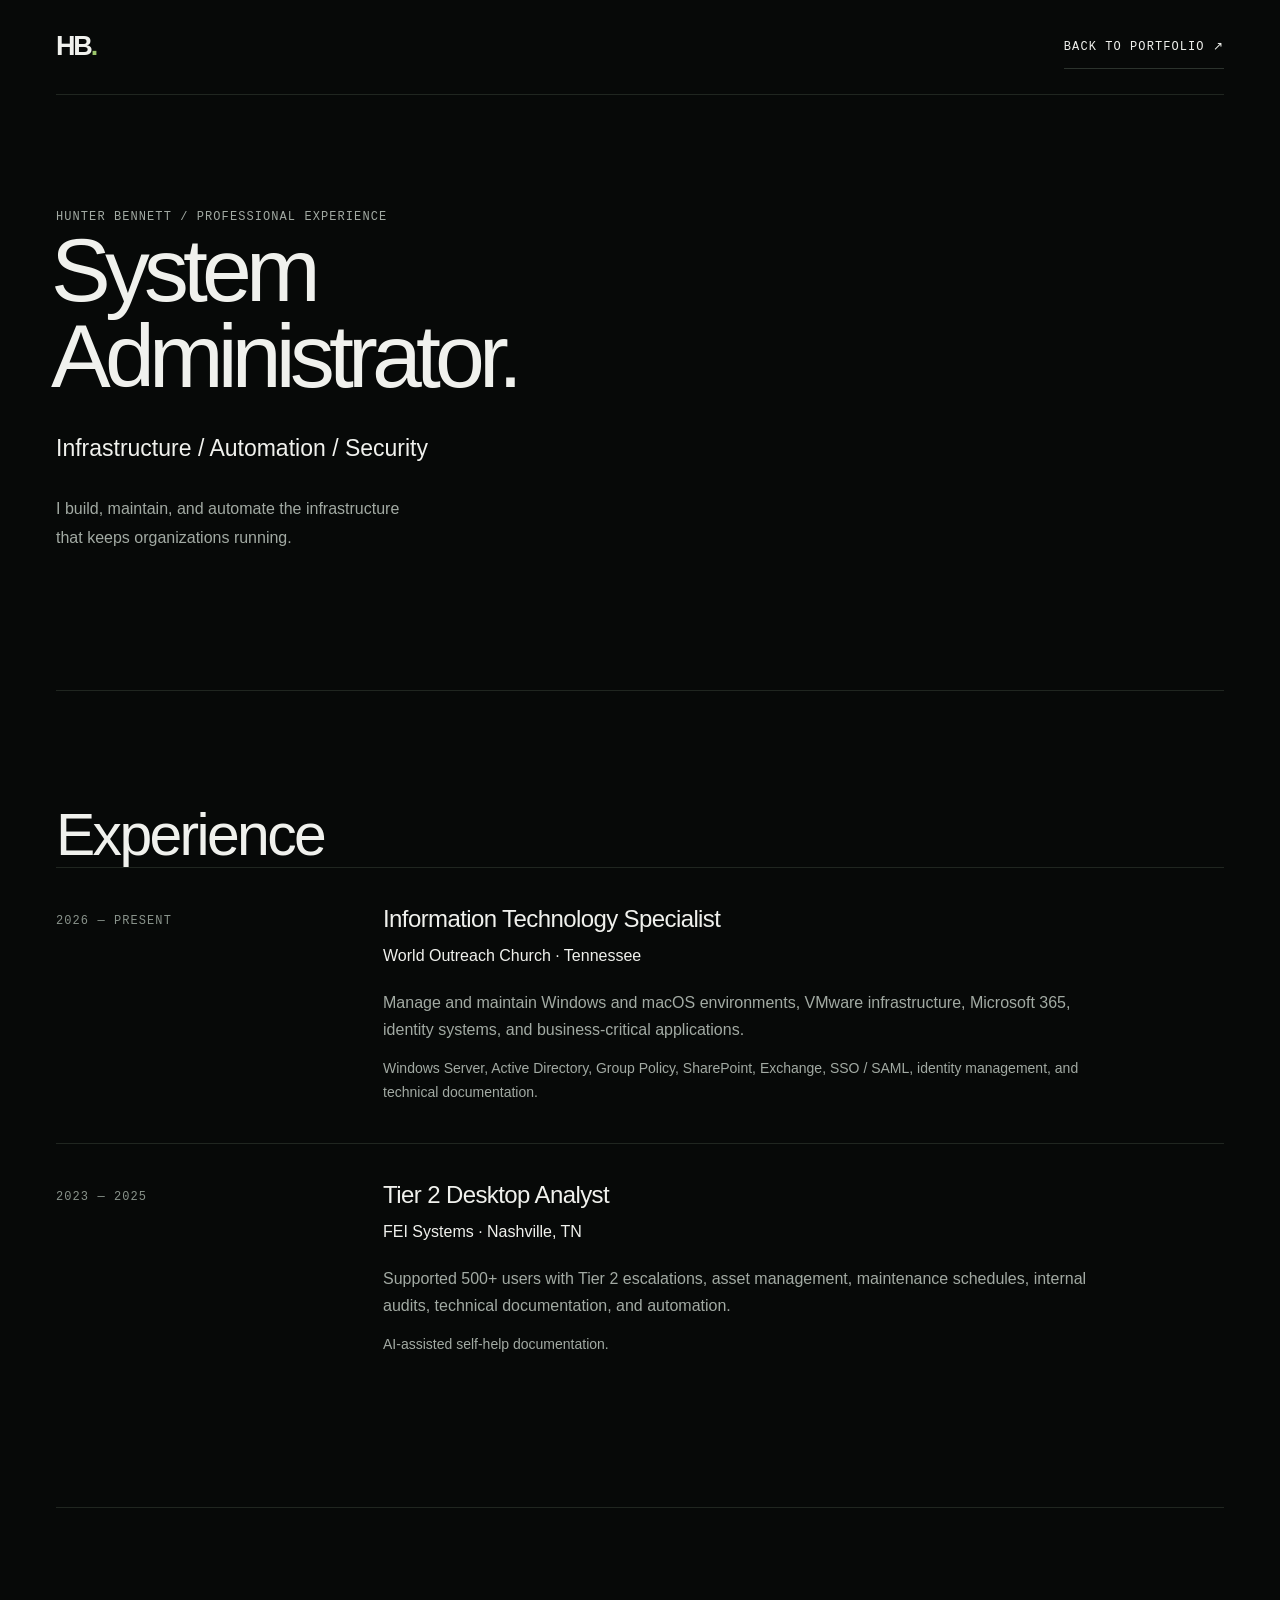
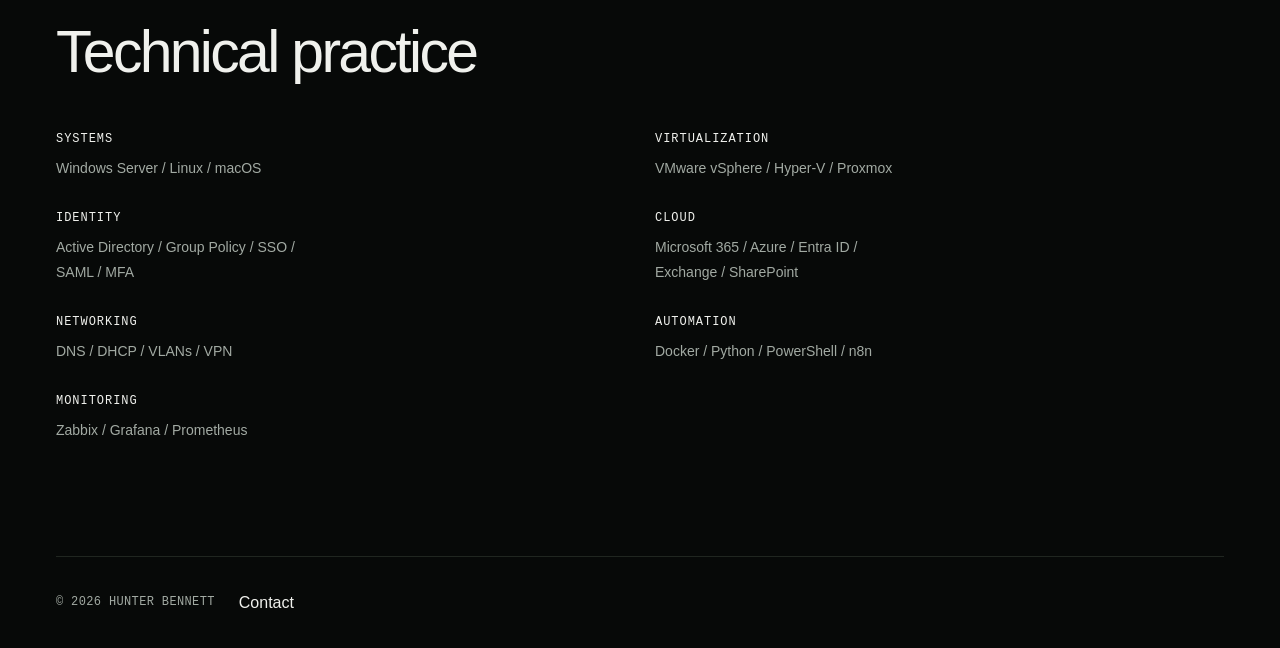
==== resume.html @ e684af85 "v2.0" ====
<!doctype html>
<html lang="en"><head><meta charset="utf-8"><meta name="viewport" content="width=device-width, initial-scale=1"><title>Experience | Hunter Bennett</title><meta name="description" content="Professional experience and technical skills of Hunter Bennett, System Administrator."><link rel="icon" href="assets/icons/favicon.svg" type="image/svg+xml"><link rel="stylesheet" href="css/style.css"></head>
<body><header class="container nav-layout"><a class="wordmark" href="index.html">HB<span>.</span></a><a class="text-link" href="index.html#experience">Back to portfolio ↗</a></header><main class="container"><section class="section"><p class="eyebrow">Hunter Bennett / Professional experience</p><h1 class="resume-title">System<br>Administrator.</h1><p class="role">Infrastructure / Automation / Security</p><p class="intro">I build, maintain, and automate the infrastructure that keeps organizations running.</p></section>
<section class="section" aria-labelledby="experience"><h2 id="experience">Experience</h2><article class="job"><p class="date">2026 — PRESENT</p><div><h3>Information Technology Specialist</h3><p class="company">World Outreach Church · Tennessee</p><p>Manage and maintain Windows and macOS environments, VMware infrastructure, Microsoft 365, identity systems, and business-critical applications.</p><p class="job-detail">Windows Server, Active Directory, Group Policy, SharePoint, Exchange, SSO / SAML, identity management, and technical documentation.</p></div></article><article class="job"><p class="date">2023 — 2025</p><div><h3>Tier 2 Desktop Analyst</h3><p class="company">FEI Systems · Nashville, TN</p><p>Supported 500+ users with Tier 2 escalations, asset management, maintenance schedules, internal audits, technical documentation, and automation.</p><p class="job-detail">AI-assisted self-help documentation.</p></div></article></section>
<section class="section" aria-labelledby="skills"><h2 id="skills">Technical practice</h2><dl class="skills"><div><dt>Systems</dt><dd>Windows Server / Linux / macOS</dd></div><div><dt>Virtualization</dt><dd>VMware vSphere / Hyper-V / Proxmox</dd></div><div><dt>Identity</dt><dd>Active Directory / Group Policy / SSO / SAML / MFA</dd></div><div><dt>Cloud</dt><dd>Microsoft 365 / Azure / Entra ID / Exchange / SharePoint</dd></div><div><dt>Networking</dt><dd>DNS / DHCP / VLANs / VPN</dd></div><div><dt>Automation</dt><dd>Docker / Python / PowerShell / n8n</dd></div><div><dt>Monitoring</dt><dd>Zabbix / Grafana / Prometheus</dd></div></dl></section></main><footer class="container"><p>© 2026 Hunter Bennett</p><a href="index.html#contact">Contact</a></footer></body></html>
---- css/style.css ----
/* 1. Variables */
:root{--bg:#070908;--bg-secondary:#0a0d0b;--surface:#0f1310;--text:#f0f1ed;--text-secondary:#a2aaa3;--text-muted:#89938b;--border:#202620;--border-light:#2c332d;--green:#9bc66b;--green-muted:#6f8f51;--green-dark:#26351f;--walnut:#654936;--sans:Arial,Helvetica,sans-serif;--mono:Consolas,'Courier New',monospace;--width:1400px}
/* 2. Reset */
*,*::before,*::after{box-sizing:border-box}body,h1,h2,h3,p,dl,dd{margin:0}button,input,textarea{font:inherit}img{display:block;max-width:100%}button,a,input,textarea{-webkit-tap-highlight-color:transparent}[hidden]{display:none!important}
/* 3. Base */
html{scroll-behavior:smooth;scroll-padding-top:110px}body{background:var(--bg);color:var(--text);font:16px/1.7 var(--sans)}a{color:inherit;text-decoration:none}button{color:inherit;cursor:pointer}a,button{touch-action:manipulation}a:hover{color:var(--green)}::selection{background:var(--green-dark);color:var(--text)}:focus-visible{outline:2px solid var(--green);outline-offset:6px}.container{width:calc(100% - 112px);max-width:var(--width);margin-inline:auto}.section{padding-block:112px;border-top:1px solid var(--border)}.skip-link{position:fixed;z-index:100;top:12px;left:12px;padding:10px 18px;background:var(--text);color:var(--bg);transform:translateY(-150%)}.skip-link:focus{transform:none}
/* 4. Typography */
h1,h2,h3{font-weight:500;line-height:1.08;letter-spacing:-.045em}h2{font-size:clamp(38px,4.6vw,68px)}h3{font-size:24px;letter-spacing:-.025em}p{color:var(--text-secondary)}.eyebrow,.date,.project-meta{font-family:var(--mono);font-size:12px;letter-spacing:.09em}.eyebrow{text-transform:uppercase}.eyebrow>span{color:var(--green)}.text-link{display:inline-flex;align-items:center;gap:35px;min-height:44px;border:0;border-bottom:1px solid var(--border-light);background:transparent;padding:8px 0;font:12px/1.5 var(--mono);letter-spacing:.09em;text-transform:uppercase}.text-link span{font:22px var(--sans);transition:transform .25s}.text-link:hover{color:var(--green);border-color:var(--green-muted)}.text-link:hover span{transform:translate(3px,-2px)}.section-heading{margin-bottom:55px}.section-heading .eyebrow{margin-bottom:28px}.section-note{margin-top:25px;max-width:390px}
/* 5. Navigation */
.site-header{position:sticky;top:0;z-index:20;transition:background .25s,border-color .25s;border-bottom:1px solid transparent;background:var(--bg)}.site-header.scrolled{background:rgba(7,9,8,.94);backdrop-filter:blur(14px);border-color:var(--border)}.nav-layout{min-height:94px;display:flex;justify-content:space-between;align-items:center;gap:24px}.wordmark{font-size:27px;font-weight:700;letter-spacing:-.08em}.wordmark span{color:var(--green)}nav{display:flex;gap:30px;align-items:center}nav a{font-size:13px;color:var(--text-secondary);padding-block:12px;position:relative}nav a[aria-current]{color:var(--text)}nav a[aria-current]::after{content:'';position:absolute;bottom:3px;left:0;width:14px;height:2px;background:var(--green)}nav .resume-link{color:var(--text);margin-left:18px}.menu-toggle{background:none;border:1px solid var(--border-light);padding:8px 12px;font-size:14px}
.menu-toggle{display:none}
/* 6. Hero */
.hero{position:relative;min-height:720px;display:grid;grid-template-columns:44% 56%;align-items:center;padding-block:65px 110px}.hero-copy{position:relative;z-index:2}.status{display:flex;align-items:center;gap:11px;margin-bottom:38px}.status span{height:6px;width:6px;background:var(--green);border-radius:50%}h1{font-size:clamp(60px,7.4vw,110px);line-height:.96;letter-spacing:-.065em;margin-left:-5px}h1 span{color:var(--green)}.role{font-size:23px;color:var(--text);margin-top:30px}.focus{font:12px/1.7 var(--mono);margin-top:5px;letter-spacing:.01em}.intro{max-width:350px;margin-block:27px 25px;line-height:1.8}.hero-visual{align-self:stretch;position:relative;margin-left:-65px;min-height:510px;overflow:hidden}.hero-visual img{width:100%;height:100%;object-fit:cover;object-position:58% center;filter:brightness(.7) saturate(.7)}.hero-visual::after{content:'';position:absolute;inset:0;background:linear-gradient(90deg,var(--bg),transparent 30%),linear-gradient(0deg,var(--bg),transparent 25%,transparent 85%,var(--bg));pointer-events:none}.hero-bottom{position:absolute;bottom:35px;left:0;right:0;display:flex;justify-content:space-between;align-items:center}.hero-bottom a{font-size:12px;color:var(--text-muted)}.hero-bottom a span{margin-left:20px}
/* 7. Experience */
.job{display:grid;grid-template-columns:28% 1fr;padding:38px 0;border-top:1px solid var(--border)}.date{padding-top:5px;color:var(--text-muted)}.company{margin:10px 0 20px;color:var(--text)}.company span{color:var(--text-muted);margin-left:8px}.job p:not(.date){max-width:720px}.job-detail{font-size:14px;margin-top:14px}.section-link{margin-left:28%}
/* 8. Projects */
.project-grid{display:grid;grid-template-columns:repeat(3,minmax(0,1fr));gap:30px}.project-image{aspect-ratio:1.25;display:flex;flex-direction:column;justify-content:space-between;padding:24px;background:var(--surface);overflow:hidden;transition:filter .3s,transform .3s}.project-image span,.project-image small{font:12px var(--mono);letter-spacing:.1em;color:#b0b9ac}.project-image b{font-size:clamp(25px,3vw,46px);font-weight:400;letter-spacing:-.07em;line-height:1.1;color:#bac4ae}.cluster{background:linear-gradient(130deg,#0e1511,#263028)}.automation{background:linear-gradient(140deg,#1a1712,#3a2c20)}.network{background:linear-gradient(125deg,#0b110e,#1b3024)}.project:hover .project-image{filter:brightness(1.1);transform:scale(1.015)}.project h3{font-size:22px;margin:24px 0 12px}.project p{font-size:14px;line-height:1.75}.project .project-meta{font-size:12px;letter-spacing:0;margin-top:16px;color:var(--text-muted)}.more-projects{margin-top:38px}.more-projects summary{cursor:pointer;list-style:none}.more-projects summary::-webkit-details-marker{display:none}.more-projects[open] summary span{transform:rotate(45deg)}.other-projects{display:grid;grid-template-columns:repeat(3,1fr);gap:30px;margin-top:35px}.other-projects article{border-top:1px solid var(--border);padding-top:25px}.other-projects h3{font-size:20px;margin-bottom:12px}.other-projects p{font-size:14px}
/* 9. About */
.about-section{display:grid;grid-template-columns:42% 58%;gap:0}.about-lead{font-size:25px;line-height:1.55;letter-spacing:-.025em;color:var(--text);margin-bottom:25px}.skills{display:grid;grid-template-columns:1fr 1fr;gap:30px;margin-top:48px}.skills dt{font:12px var(--mono);text-transform:uppercase;letter-spacing:.08em;color:var(--text);margin-bottom:10px}.skills dd{font-size:14px;line-height:1.8;color:var(--text-secondary);max-width:260px}
/* 10. Contact */
.contact-layout{display:grid;grid-template-columns:1fr 1fr;gap:100px;margin-top:30px}.contact-layout h2{font-size:clamp(40px,5.4vw,78px)}h2 em{font-style:normal;color:var(--green)}.contact-layout h2+p{max-width:370px;margin-top:26px}.social-links{list-style:none;margin:34px 0 0;padding:0;display:flex;gap:28px}.social-links li{font-size:14px}.social-links span{display:block;font:12px var(--mono);color:var(--text-muted)}.contact-form{padding-top:8px}.form-note{font-size:13px;margin-bottom:25px}.field{margin-bottom:20px}.field label{font-size:14px;color:var(--text-secondary);display:block}.field input,.field textarea{display:block;width:100%;border:0;border-bottom:1px solid var(--border-light);background:transparent;color:var(--text);border-radius:0;padding:10px 0;resize:vertical}.field input:focus,.field textarea:focus{outline:none;border-bottom-color:var(--green)}.field input:focus-visible,.field textarea:focus-visible{box-shadow:0 1px var(--green)}.field [aria-invalid=true]{border-color:#e0a391}.error{font-size:12px;color:#e0a391;min-height:20px;margin-top:4px}#form-status{font-size:14px;margin-block:15px}.contact-form .text-link{width:100%;justify-content:space-between}
/* 11. Footer */
footer{border-top:1px solid var(--border);padding-block:32px;display:flex;align-items:center;gap:24px}footer p{font:12px var(--mono);text-transform:uppercase;letter-spacing:.03em}footer p span{color:var(--text-muted)}footer .copyright{margin-left:auto;text-transform:none}
/* 12. Animations: content remains visible without JavaScript. */
.reveal{transition:opacity .65s ease,transform .65s ease}.reveal.pending{opacity:0;transform:translateY(15px)}
/* 13. Responsive */
@media(min-width:1600px){.hero{min-height:800px}}
@media(max-width:1200px){.container{width:calc(100% - 72px)}nav{gap:22px}.hero{min-height:650px}.hero-visual{min-height:450px}.contact-layout{gap:60px}.project-image{padding:20px}}
@media(max-width:900px){.container{width:calc(100% - 48px)}nav{gap:16px}nav .resume-link{margin-left:0}.hero{grid-template-columns:48% 52%;min-height:640px}h1{font-size:clamp(58px,8.5vw,76px)}.section{padding-block:80px}.project-grid{grid-template-columns:repeat(2,minmax(0,1fr));row-gap:40px}.project-image b{font-size:38px}.about-section{grid-template-columns:36% 64%}.about-section h2{font-size:36px}.contact-layout{gap:40px}.social-links{gap:20px}}
@media(max-width:768px){html{scroll-padding-top:90px}.nav-layout{min-height:76px;flex-wrap:wrap}.menu-toggle:not([hidden]){display:block}.nav-layout nav{width:100%;flex-wrap:wrap;gap:8px 22px;padding-bottom:18px}.enhanced .nav-layout nav{display:none}.enhanced .nav-layout nav.open{display:flex}.enhanced nav a{width:100%;font-size:16px}.hero{display:flex;flex-direction:column;align-items:stretch;padding:50px 0 75px;min-height:auto}.hero-copy{padding-bottom:30px}.status{margin-bottom:30px}h1{font-size:clamp(65px,14vw,106px)}.hero-visual{margin:0 -24px;min-height:0;height:340px}.hero-visual img{object-position:center 55%}.hero-visual::after{background:linear-gradient(0deg,var(--bg),transparent 35%,transparent 75%,var(--bg))}.hero-bottom{bottom:25px}.intro{max-width:390px}.role{margin-top:25px}.section-heading{margin-bottom:38px}.job{grid-template-columns:1fr;gap:16px;padding:30px 0;border-left:1px solid var(--border);padding-left:22px}.section-link{margin-left:22px}.about-section{grid-template-columns:1fr}.about-section h2{font-size:45px}.contact-layout{grid-template-columns:1fr;gap:45px}.contact-layout h2{font-size:clamp(44px,10vw,68px)}.contact-layout h2+p{max-width:450px}.contact-form{max-width:600px}.other-projects{grid-template-columns:1fr;gap:22px}footer{flex-wrap:wrap;gap:16px}footer p{max-width:70%}footer p span{display:block}footer .copyright{width:100%;margin:0 0 0 46px}}
@media(max-width:480px){.section{padding-block:62px}.hero{padding-top:34px}.project-grid{grid-template-columns:1fr}.project-image{aspect-ratio:1.5}.project-image b{font-size:46px}.skills{grid-template-columns:1fr;gap:24px}.skills dd{max-width:none}.about-lead{font-size:22px}.company span{display:block;margin-left:0}.hero-visual{height:285px}.focus{font-size:12px}.section-heading h2{font-size:40px}}
@media(prefers-reduced-motion:reduce){html{scroll-behavior:auto}*,*::before,*::after{transition:none!important;animation:none!important}.reveal.pending{opacity:1;transform:none}.project:hover .project-image{transform:none}}
@media print{.site-header,.hero-visual,.contact-form,.hero-bottom,.more-projects{display:none}body{background:white;color:black}.container{width:100%}.section{padding:25px 0}.hero{min-height:0;padding:20px 0;display:block}h1{font-size:48px}p,.skills dd{color:#333}.reveal.pending{opacity:1;transform:none}.project-image{display:none}}

.resume-title{font-size:clamp(32px,7vw,100px);overflow-wrap:anywhere}
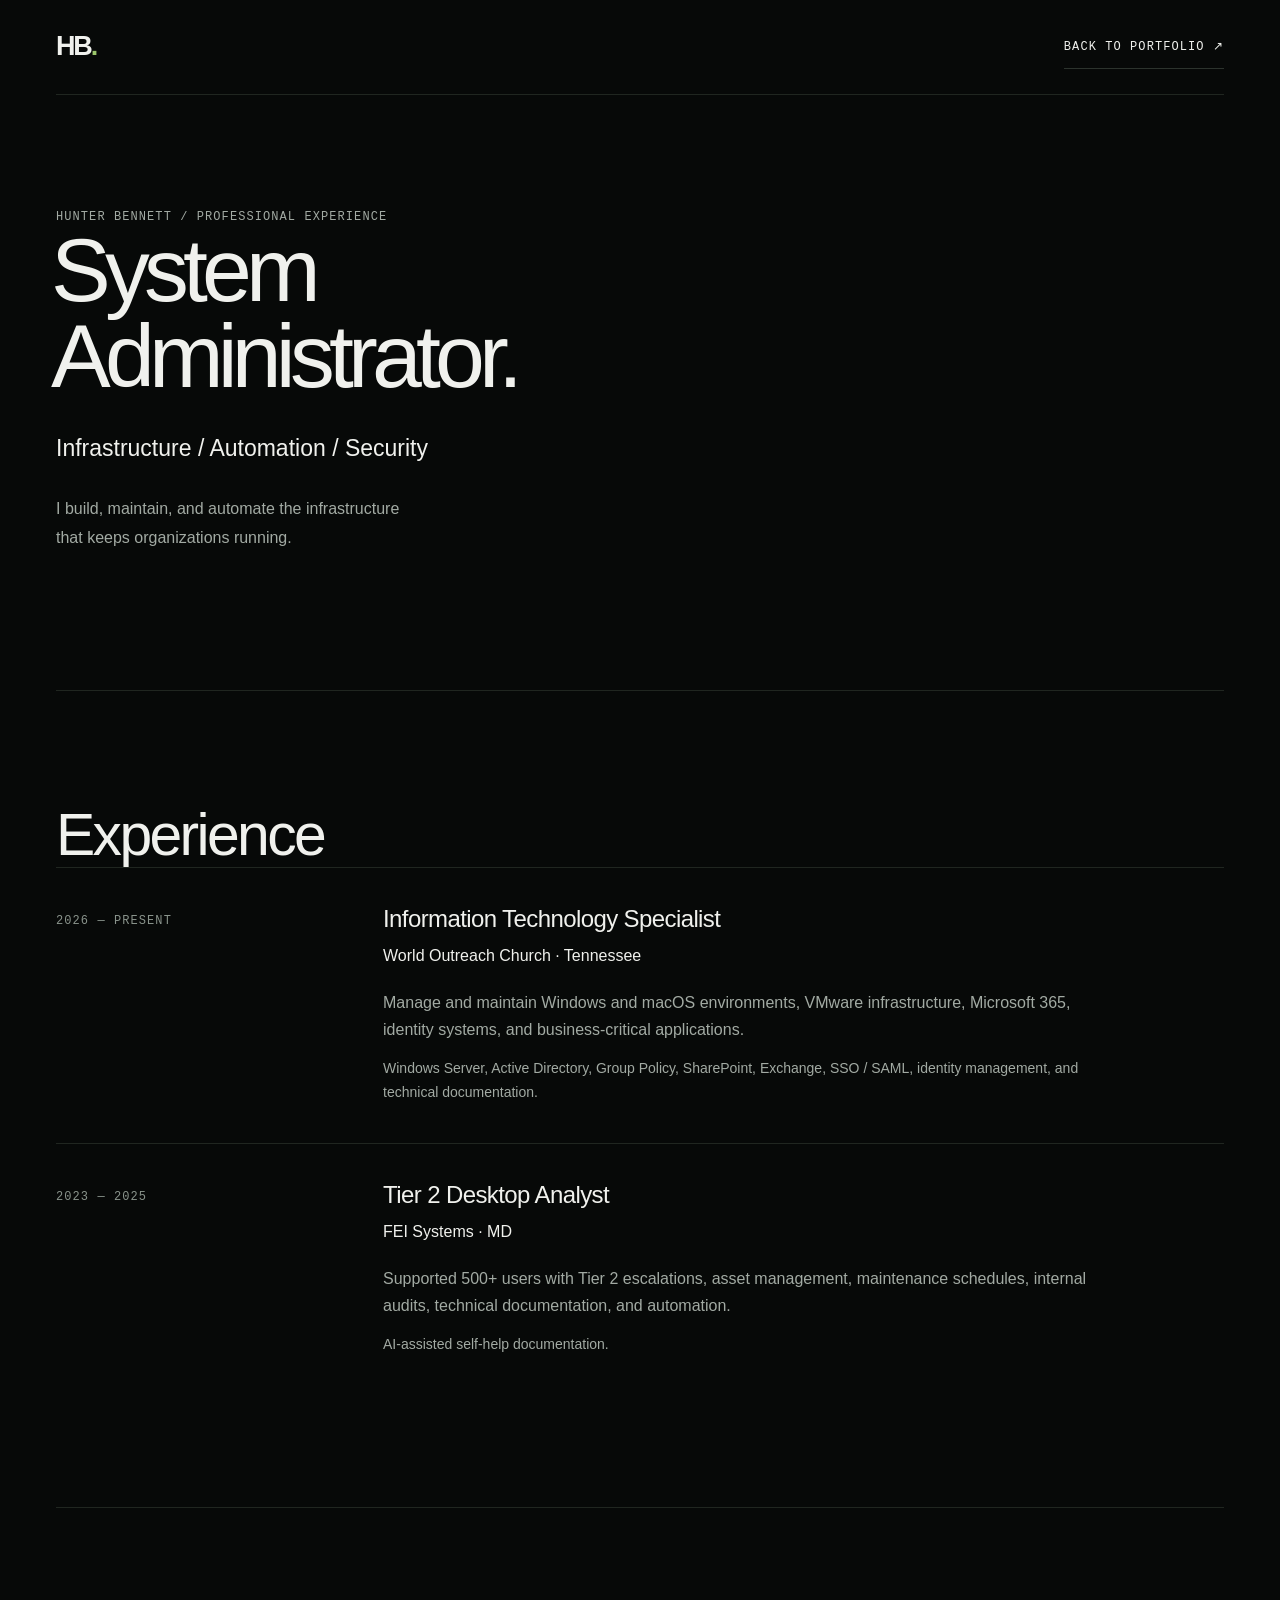
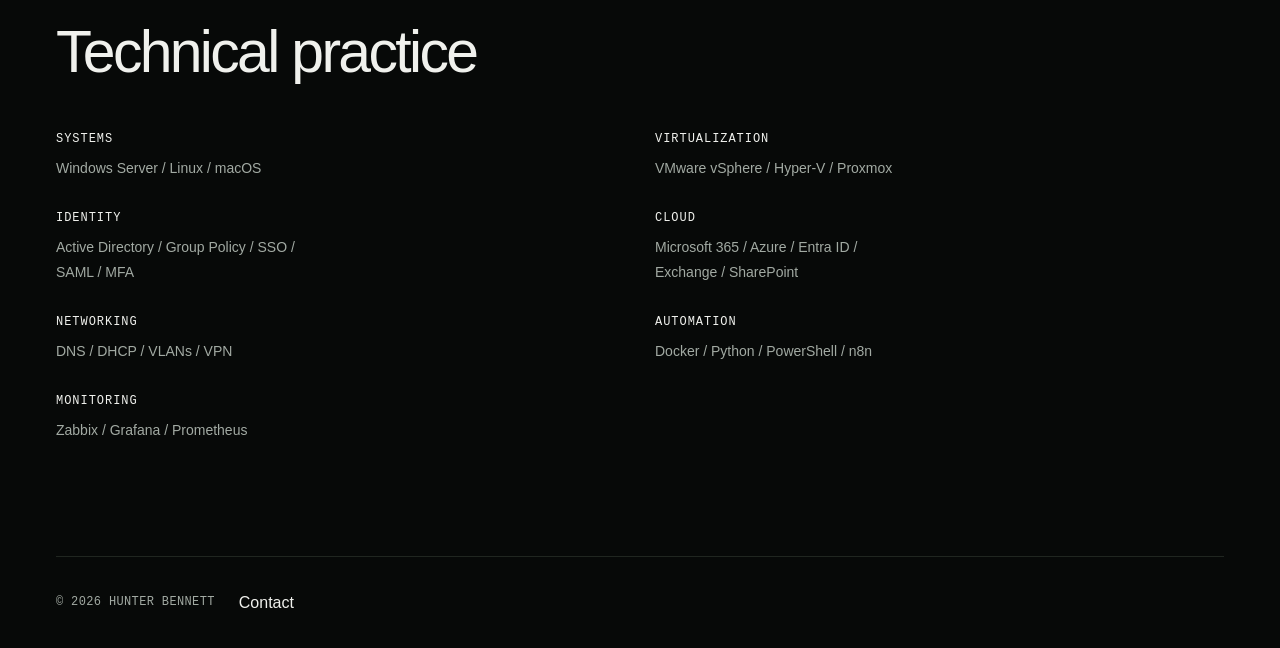
==== commit 37d5cc50: "v2.0" ====
--- a/resume.html
+++ b/resume.html
@@ -1,5 +1,5 @@
 <!doctype html>
 <html lang="en"><head><meta charset="utf-8"><meta name="viewport" content="width=device-width, initial-scale=1"><title>Experience | Hunter Bennett</title><meta name="description" content="Professional experience and technical skills of Hunter Bennett, System Administrator."><link rel="icon" href="assets/icons/favicon.svg" type="image/svg+xml"><link rel="stylesheet" href="css/style.css"></head>
 <body><header class="container nav-layout"><a class="wordmark" href="index.html">HB<span>.</span></a><a class="text-link" href="index.html#experience">Back to portfolio ↗</a></header><main class="container"><section class="section"><p class="eyebrow">Hunter Bennett / Professional experience</p><h1 class="resume-title">System<br>Administrator.</h1><p class="role">Infrastructure / Automation / Security</p><p class="intro">I build, maintain, and automate the infrastructure that keeps organizations running.</p></section>
-<section class="section" aria-labelledby="experience"><h2 id="experience">Experience</h2><article class="job"><p class="date">2026 — PRESENT</p><div><h3>Information Technology Specialist</h3><p class="company">World Outreach Church · Tennessee</p><p>Manage and maintain Windows and macOS environments, VMware infrastructure, Microsoft 365, identity systems, and business-critical applications.</p><p class="job-detail">Windows Server, Active Directory, Group Policy, SharePoint, Exchange, SSO / SAML, identity management, and technical documentation.</p></div></article><article class="job"><p class="date">2023 — 2025</p><div><h3>Tier 2 Desktop Analyst</h3><p class="company">FEI Systems · Nashville, TN</p><p>Supported 500+ users with Tier 2 escalations, asset management, maintenance schedules, internal audits, technical documentation, and automation.</p><p class="job-detail">AI-assisted self-help documentation.</p></div></article></section>
+<section class="section" aria-labelledby="experience"><h2 id="experience">Experience</h2><article class="job"><p class="date">2026 — PRESENT</p><div><h3>Information Technology Specialist</h3><p class="company">World Outreach Church · Tennessee</p><p>Manage and maintain Windows and macOS environments, VMware infrastructure, Microsoft 365, identity systems, and business-critical applications.</p><p class="job-detail">Windows Server, Active Directory, Group Policy, SharePoint, Exchange, SSO / SAML, identity management, and technical documentation.</p></div></article><article class="job"><p class="date">2023 — 2025</p><div><h3>Tier 2 Desktop Analyst</h3><p class="company">FEI Systems · MD</p><p>Supported 500+ users with Tier 2 escalations, asset management, maintenance schedules, internal audits, technical documentation, and automation.</p><p class="job-detail">AI-assisted self-help documentation.</p></div></article></section>
 <section class="section" aria-labelledby="skills"><h2 id="skills">Technical practice</h2><dl class="skills"><div><dt>Systems</dt><dd>Windows Server / Linux / macOS</dd></div><div><dt>Virtualization</dt><dd>VMware vSphere / Hyper-V / Proxmox</dd></div><div><dt>Identity</dt><dd>Active Directory / Group Policy / SSO / SAML / MFA</dd></div><div><dt>Cloud</dt><dd>Microsoft 365 / Azure / Entra ID / Exchange / SharePoint</dd></div><div><dt>Networking</dt><dd>DNS / DHCP / VLANs / VPN</dd></div><div><dt>Automation</dt><dd>Docker / Python / PowerShell / n8n</dd></div><div><dt>Monitoring</dt><dd>Zabbix / Grafana / Prometheus</dd></div></dl></section></main><footer class="container"><p>© 2026 Hunter Bennett</p><a href="index.html#contact">Contact</a></footer></body></html>
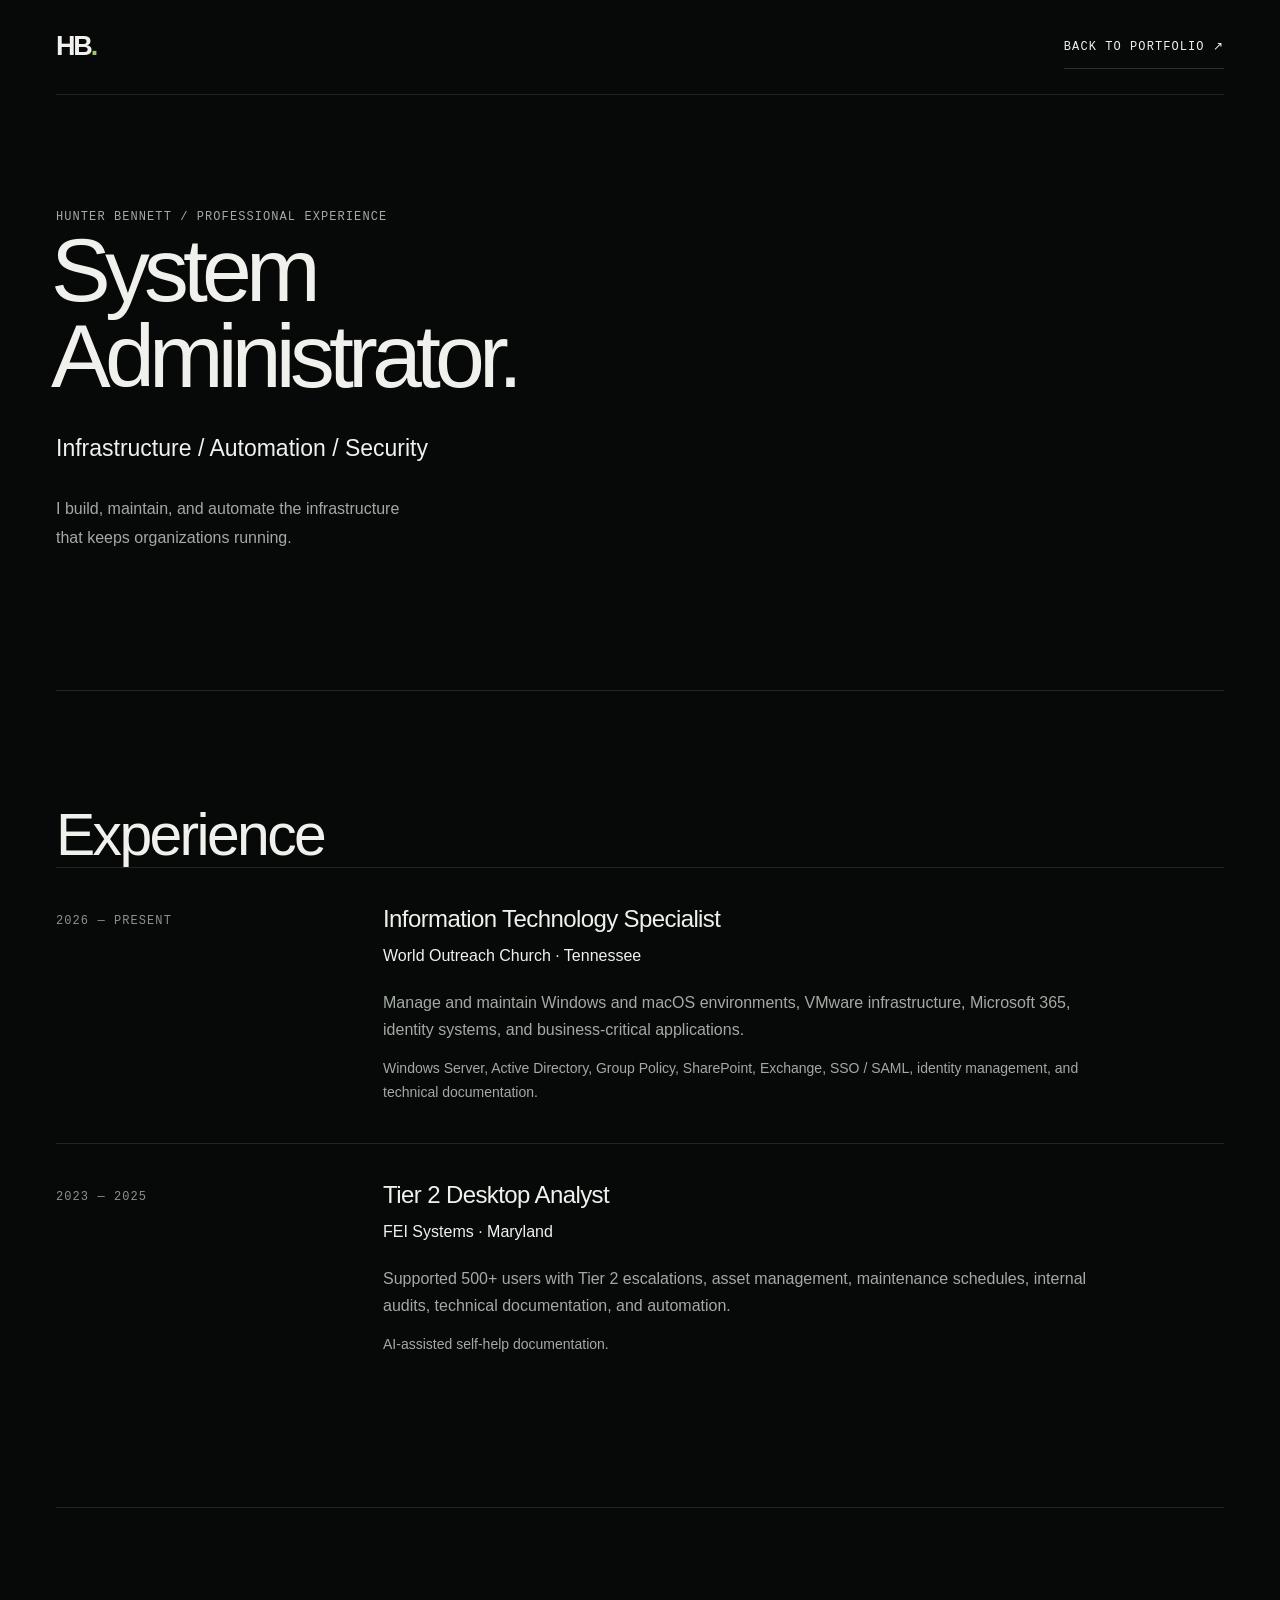
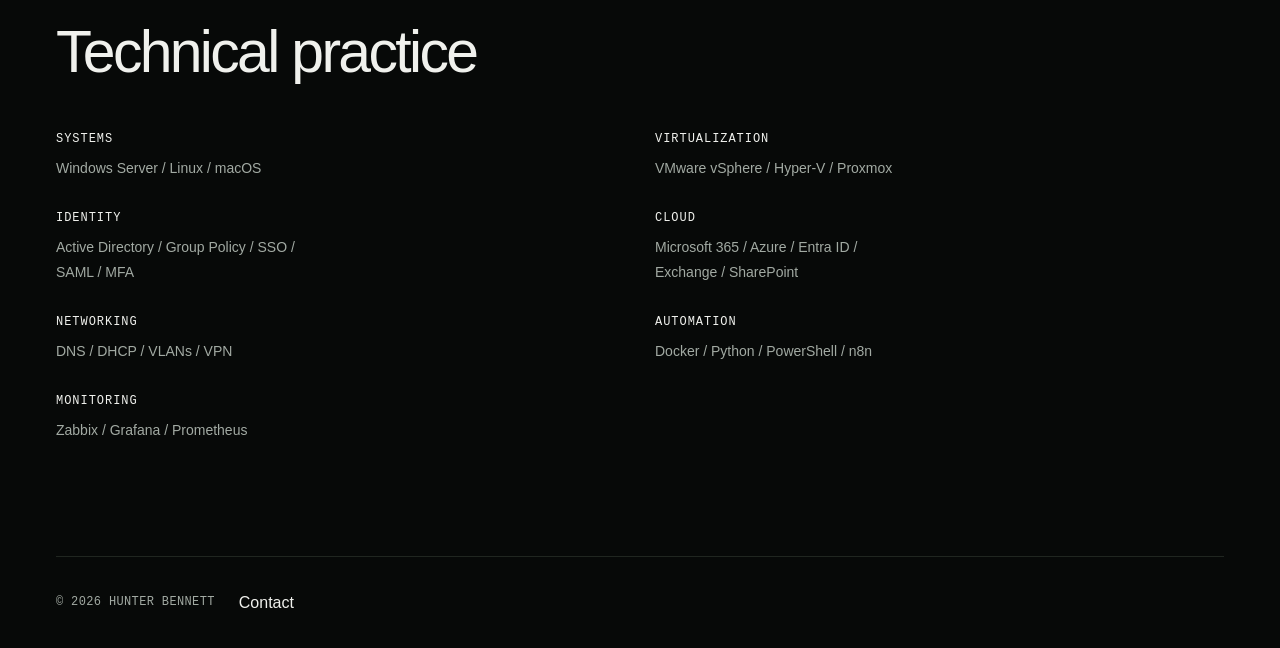
==== commit 1772c4e3: "v2.0" ====
--- a/resume.html
+++ b/resume.html
@@ -1,5 +1,5 @@
 <!doctype html>
 <html lang="en"><head><meta charset="utf-8"><meta name="viewport" content="width=device-width, initial-scale=1"><title>Experience | Hunter Bennett</title><meta name="description" content="Professional experience and technical skills of Hunter Bennett, System Administrator."><link rel="icon" href="assets/icons/favicon.svg" type="image/svg+xml"><link rel="stylesheet" href="css/style.css"></head>
 <body><header class="container nav-layout"><a class="wordmark" href="index.html">HB<span>.</span></a><a class="text-link" href="index.html#experience">Back to portfolio ↗</a></header><main class="container"><section class="section"><p class="eyebrow">Hunter Bennett / Professional experience</p><h1 class="resume-title">System<br>Administrator.</h1><p class="role">Infrastructure / Automation / Security</p><p class="intro">I build, maintain, and automate the infrastructure that keeps organizations running.</p></section>
-<section class="section" aria-labelledby="experience"><h2 id="experience">Experience</h2><article class="job"><p class="date">2026 — PRESENT</p><div><h3>Information Technology Specialist</h3><p class="company">World Outreach Church · Tennessee</p><p>Manage and maintain Windows and macOS environments, VMware infrastructure, Microsoft 365, identity systems, and business-critical applications.</p><p class="job-detail">Windows Server, Active Directory, Group Policy, SharePoint, Exchange, SSO / SAML, identity management, and technical documentation.</p></div></article><article class="job"><p class="date">2023 — 2025</p><div><h3>Tier 2 Desktop Analyst</h3><p class="company">FEI Systems · MD</p><p>Supported 500+ users with Tier 2 escalations, asset management, maintenance schedules, internal audits, technical documentation, and automation.</p><p class="job-detail">AI-assisted self-help documentation.</p></div></article></section>
+<section class="section" aria-labelledby="experience"><h2 id="experience">Experience</h2><article class="job"><p class="date">2026 — PRESENT</p><div><h3>Information Technology Specialist</h3><p class="company">World Outreach Church · Tennessee</p><p>Manage and maintain Windows and macOS environments, VMware infrastructure, Microsoft 365, identity systems, and business-critical applications.</p><p class="job-detail">Windows Server, Active Directory, Group Policy, SharePoint, Exchange, SSO / SAML, identity management, and technical documentation.</p></div></article><article class="job"><p class="date">2023 — 2025</p><div><h3>Tier 2 Desktop Analyst</h3><p class="company">FEI Systems · Maryland</p><p>Supported 500+ users with Tier 2 escalations, asset management, maintenance schedules, internal audits, technical documentation, and automation.</p><p class="job-detail">AI-assisted self-help documentation.</p></div></article></section>
 <section class="section" aria-labelledby="skills"><h2 id="skills">Technical practice</h2><dl class="skills"><div><dt>Systems</dt><dd>Windows Server / Linux / macOS</dd></div><div><dt>Virtualization</dt><dd>VMware vSphere / Hyper-V / Proxmox</dd></div><div><dt>Identity</dt><dd>Active Directory / Group Policy / SSO / SAML / MFA</dd></div><div><dt>Cloud</dt><dd>Microsoft 365 / Azure / Entra ID / Exchange / SharePoint</dd></div><div><dt>Networking</dt><dd>DNS / DHCP / VLANs / VPN</dd></div><div><dt>Automation</dt><dd>Docker / Python / PowerShell / n8n</dd></div><div><dt>Monitoring</dt><dd>Zabbix / Grafana / Prometheus</dd></div></dl></section></main><footer class="container"><p>© 2026 Hunter Bennett</p><a href="index.html#contact">Contact</a></footer></body></html>
